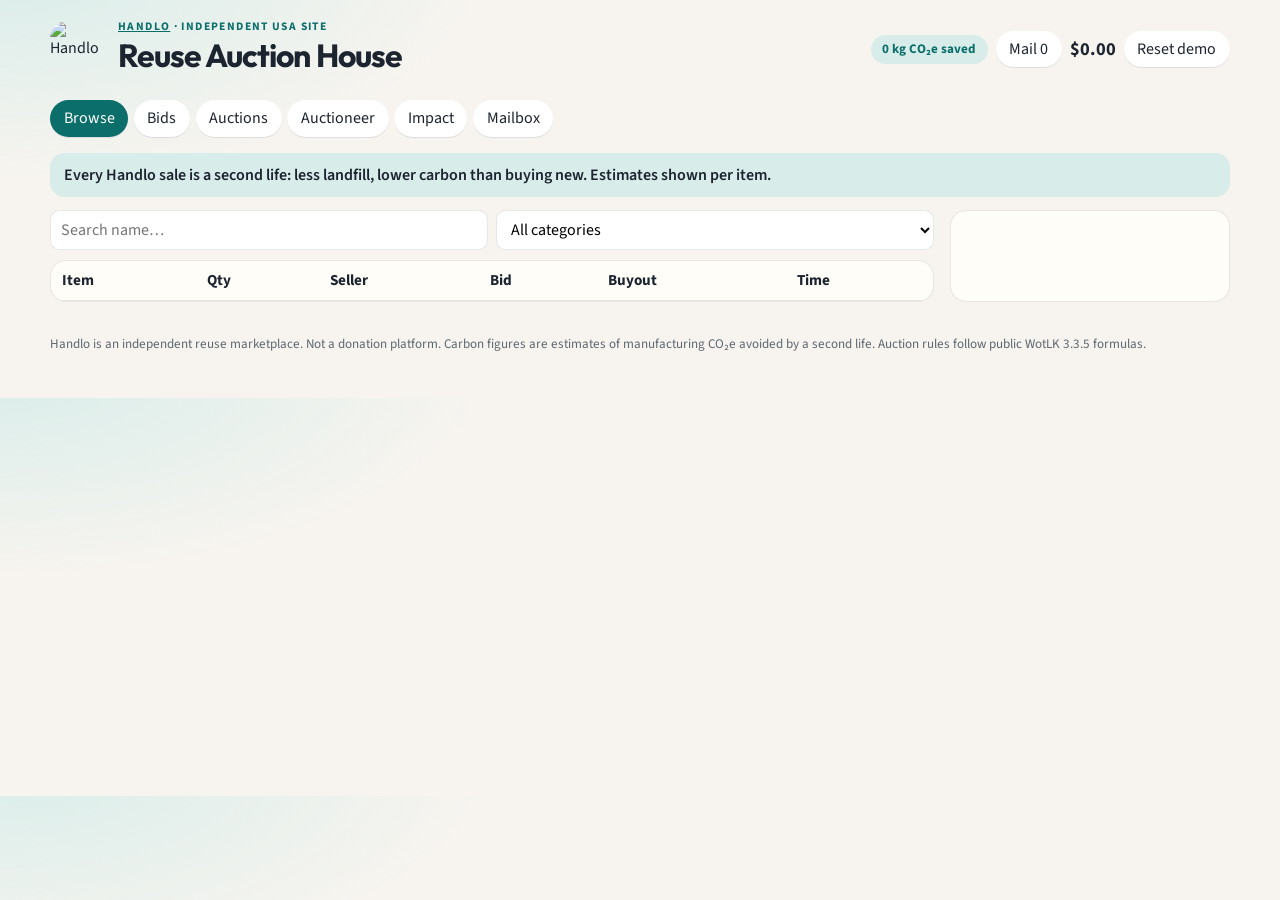
==== auction.html @ 37a7e959 "Add files via upload" ====
<!DOCTYPE html>
<html lang="en">
<head>
  <meta charset="UTF-8">
  <meta name="viewport" content="width=device-width, initial-scale=1">
  <title>Handlo — reuse auction house</title>
  <link rel="icon" href="assets/handlo-icon.jpg">
  <meta name="description" content="Handlo is an independent US swap-and-sell auction house. Reuse first, lower carbon. Not a donation site.">
  <link rel="preconnect" href="https://fonts.googleapis.com">
  <link rel="preconnect" href="https://fonts.gstatic.com" crossorigin>
  <link href="https://fonts.googleapis.com/css2?family=Outfit:wght@500;650;700&family=Source+Sans+3:wght@400;600;700&display=swap" rel="stylesheet">
  <link rel="stylesheet" href="styles.css">
</head>
<body>
  <header class="top">
    <div class="brand">
      <img src="assets/handlo-icon.jpg" alt="Handlo">
      <div>
        <p class="kicker"><a href="index.html">Handlo</a> · independent USA site</p>
        <h1>Reuse Auction House</h1>
      </div>
    </div>
    <div class="wallet">
      <p class="eco-chip" id="ecoChip" title="Estimated CO2e avoided on items you reuse">0 kg CO₂e saved</p>
      <button type="button" data-tab="mail">Mail <span id="mailCount">0</span></button>
      <strong id="gold">$0.00</strong>
      <button type="button" class="ghost" id="resetBtn">Reset demo</button>
    </div>
  </header>

  <nav class="tabs" aria-label="Auction House">
    <button type="button" data-tab="browse" class="on">Browse</button>
    <button type="button" data-tab="bids">Bids</button>
    <button type="button" data-tab="auctions">Auctions</button>
    <button type="button" data-tab="auctioneer">Auctioneer</button>
    <button type="button" data-tab="impact">Impact</button>
    <button type="button" data-tab="mail">Mailbox</button>
  </nav>

  <main>
    <section class="panel" id="panel-browse">
      <p class="eco-banner">Every Handlo sale is a second life: less landfill, lower carbon than buying new. Estimates shown per item.</p>
      <div class="browse-grid">
        <div>
          <div class="filters">
            <input id="search" type="search" placeholder="Search name…">
            <select id="category">
              <option value="">All categories</option>
              <option>Electronics</option>
              <option>Home</option>
              <option>Kitchen</option>
              <option>Clothing</option>
              <option>Sports</option>
              <option>Office</option>
            </select>
          </div>
          <div class="table-wrap">
            <table>
              <thead>
                <tr>
                  <th>Item</th>
                  <th>Qty</th>
                  <th>Seller</th>
                  <th>Bid</th>
                  <th>Buyout</th>
                  <th>Time</th>
                </tr>
              </thead>
              <tbody id="browseBody"></tbody>
            </table>
          </div>
        </div>
        <aside id="detail" class="card"></aside>
      </div>
    </section>

    <section class="panel" id="panel-bids" hidden>
      <div class="table-wrap">
        <table>
          <thead>
            <tr><th>Item</th><th>Your bid</th><th>Buyout</th><th>Time</th></tr>
          </thead>
          <tbody id="bidsBody"></tbody>
        </table>
      </div>
    </section>

    <section class="panel" id="panel-auctions" hidden>
      <div class="post-grid">
        <form id="postForm" class="card">
          <h2>Create auction</h2>
          <p class="muted">3.3.5 durations: 12 / 24 / 48 hours. Deposit 15% / 30% / 60% of vendor value. House cut 5% if it sells.</p>
          <label>Item in bag
            <select id="postItem" required></select>
          </label>
          <div class="row">
            <label>Qty <input id="postQty" type="number" min="1" value="1" required></label>
            <label>Duration
              <select id="postHours">
                <option value="12">12 hours</option>
                <option value="24" selected>24 hours</option>
                <option value="48">48 hours</option>
              </select>
            </label>
          </div>
          <div class="row">
            <label>Starting bid $ <input id="postBid" type="number" min="0.01" step="0.01" required></label>
            <label>Buyout $ <input id="postBuy" type="number" min="0" step="0.01" placeholder="optional"></label>
          </div>
          <p id="postMath" class="statline"></p>
          <div class="actions">
            <button type="button" class="ghost" id="fillAe">Fill from Auctioneer</button>
            <button type="submit" class="coral">Post auction</button>
          </div>
        </form>
        <div>
          <h2>Your bag</h2>
          <div id="bagBody" class="bag"></div>
          <h2>Your auctions</h2>
          <div class="table-wrap">
            <table>
              <thead>
                <tr><th>Item</th><th>Bid</th><th>Buyout</th><th>Status</th><th></th></tr>
              </thead>
              <tbody id="mineBody"></tbody>
            </table>
          </div>
        </div>
      </div>
    </section>

    <section class="panel" id="panel-auctioneer" hidden>
      <div class="ae-head card">
        <div>
          <h2>Auctioneer</h2>
          <p id="scanStamp" class="muted"></p>
        </div>
        <div class="scan-wrap">
          <button type="button" id="scanBtn">GetAll scan</button>
          <div class="bar"><span id="scanBar"></span></div>
          <p id="scanLabel" class="muted">Ready.</p>
        </div>
      </div>
      <div class="ae-grid">
        <div class="card">
          <h3>Market (Appraiser)</h3>
          <div class="table-wrap">
            <table>
              <thead>
                <tr><th>Item</th><th>Seen</th><th>Market /ea</th><th>Range</th><th>Conf.</th></tr>
              </thead>
              <tbody id="aeMarkets"></tbody>
            </table>
          </div>
        </div>
        <div class="card">
          <h3>SearchUI deals</h3>
          <div class="table-wrap">
            <table>
              <thead>
                <tr><th>Item</th><th>Buyout</th><th>Market</th><th>Deal</th></tr>
              </thead>
              <tbody id="aeDeals"></tbody>
            </table>
          </div>
        </div>
      </div>
      <div class="card">
        <h3>BeanCounter</h3>
        <div class="table-wrap">
          <table>
            <thead>
              <tr><th>Type</th><th>Item</th><th>Price</th></tr>
            </thead>
            <tbody id="aeHistory"></tbody>
          </table>
        </div>
      </div>
    </section>

    <section class="panel" id="panel-impact" hidden>
      <div class="ae-grid">
        <div class="card">
          <h2>Carbon loop</h2>
          <p class="muted">Buying used on Handlo avoids the estimated manufacturing footprint of a new item. Not a donation platform. Independent site.</p>
          <dl class="impact-dl">
            <div><dt>Your reused items</dt><dd id="impactYou">0 kg</dd></div>
            <div><dt>Live listings (potential)</dt><dd id="impactLive">0 kg</dd></div>
            <div><dt>Completed reuse on this demo</dt><dd id="impactSold">0 kg</dd></div>
          </dl>
        </div>
        <div class="card">
          <h2>Why it counts</h2>
          <ul class="impact-list">
            <li>Swap or sell first — keep goods in circulation.</li>
            <li>Each listing shows estimated kg CO₂e avoided vs new.</li>
            <li>Local reuse cuts shipping and factory demand.</li>
            <li>No charity checkout. This is a marketplace.</li>
          </ul>
        </div>
      </div>
    </section>

    <section class="panel" id="panel-mail" hidden>
      <div id="mailList" class="mail"></div>
    </section>
  </main>

  <p class="fineprint">Handlo is an independent reuse marketplace. Not a donation platform. Carbon figures are estimates of manufacturing CO₂e avoided by a second life. Auction rules follow public WotLK 3.3.5 formulas.</p>
  <div id="toast" role="status"></div>

  <script src="js/engine.js"></script>
  <script src="js/auctioneer.js"></script>
  <script src="js/data.js"></script>
  <script src="js/eco.js"></script>
  <script src="js/app.js"></script>
</body>
</html>
---- styles.css ----
:root {
  --teal: #0b6e6a;
  --coral: #e85d4c;
  --ink: #1c2430;
  --cream: #f7f4ef;
  --mint: #d8edea;
  --card: #fffdf8;
  --line: rgba(28, 36, 48, 0.1);
}

* { box-sizing: border-box; }

body {
  margin: 0;
  font-family: "Source Sans 3", "Segoe UI", sans-serif;
  color: var(--ink);
  background:
    radial-gradient(900px 400px at 0% -10%, var(--mint), transparent 55%),
    var(--cream);
}

h1, h2, h3, h4 {
  font-family: Outfit, "Segoe UI", sans-serif;
  letter-spacing: -0.03em;
  margin: 0 0 0.4rem;
}

.top, .tabs, main, .fineprint {
  width: min(1180px, calc(100% - 1.5rem));
  margin-left: auto;
  margin-right: auto;
}

.top {
  display: flex;
  justify-content: space-between;
  gap: 1rem;
  align-items: center;
  padding: 1.1rem 0 0.6rem;
}

.brand { display: flex; gap: 0.75rem; align-items: center; }
.brand img { width: 56px; height: 56px; border-radius: 18px; }
.kicker {
  margin: 0;
  text-transform: uppercase;
  letter-spacing: 0.12em;
  font-size: 0.72rem;
  color: var(--teal);
  font-weight: 700;
}
.kicker a { color: inherit; }

.eco-banner {
  background: var(--mint);
  border-radius: 0.9rem;
  padding: 0.7rem 0.9rem;
  margin: 0 0 0.8rem;
  font-weight: 600;
}

.eco-chip {
  margin: 0;
  background: var(--mint);
  border-radius: 999px;
  padding: 0.35rem 0.7rem;
  font-size: 0.82rem;
  font-weight: 700;
  color: var(--teal);
}

.eco-note {
  background: var(--mint);
  border-radius: 0.6rem;
  padding: 0.45rem 0.6rem;
  font-size: 0.88rem;
}

.impact-dl { display: grid; gap: 0.55rem; margin: 0.8rem 0 0; }
.impact-dl dt { font-size: 0.8rem; color: #5c6770; }
.impact-dl dd { margin: 0; font-size: 1.35rem; font-weight: 700; color: var(--teal); }
.impact-list { margin: 0.4rem 0 0; padding-left: 1.15rem; }

.wallet { display: flex; gap: 0.5rem; align-items: center; flex-wrap: wrap; }
.wallet strong { font-size: 1.15rem; }

.tabs { display: flex; gap: 0.35rem; flex-wrap: wrap; margin: 0.6rem auto 1rem; }
.tabs button, .wallet button, .actions button, .bag-item, .ghost, .coral {
  font: inherit;
  border: 0;
  border-radius: 999px;
  padding: 0.45rem 0.85rem;
  background: #fff;
  color: var(--ink);
  cursor: pointer;
  box-shadow: 0 1px 0 var(--line);
}

.tabs button.on, .actions button:not(.ghost):not(.coral), #scanBtn, #postForm button[type="submit"] {
  background: var(--teal);
  color: #fff;
}

.coral, .actions button.coral { background: var(--coral); color: #fff; }
.ghost { background: transparent; box-shadow: inset 0 0 0 1px var(--line); }
button:disabled { opacity: 0.45; cursor: not-allowed; }

.card {
  background: var(--card);
  border: 1px solid var(--line);
  border-radius: 1rem;
  padding: 1rem;
}

.browse-grid, .post-grid, .ae-grid {
  display: grid;
  gap: 1rem;
}

.browse-grid { grid-template-columns: minmax(0, 1fr) 280px; }
.post-grid, .ae-grid { grid-template-columns: 1fr 1fr; }

.filters { display: flex; gap: 0.5rem; margin-bottom: 0.6rem; }
input, select {
  font: inherit;
  padding: 0.45rem 0.6rem;
  border-radius: 0.6rem;
  border: 1px solid var(--line);
  background: #fff;
  width: 100%;
}

.table-wrap { overflow: auto; background: var(--card); border-radius: 1rem; border: 1px solid var(--line); }
table { width: 100%; border-collapse: collapse; font-size: 0.95rem; }
th, td { text-align: left; padding: 0.55rem 0.7rem; border-bottom: 1px solid var(--line); vertical-align: top; }
tbody tr { cursor: pointer; }
tbody tr.on { background: var(--mint); }
.sub, .muted { color: #5c6770; font-size: 0.86rem; }

.pill {
  display: inline-block;
  padding: 0.1rem 0.45rem;
  border-radius: 999px;
  background: var(--mint);
  font-size: 0.78rem;
  font-weight: 700;
}
.pill.short { background: #f8d4ce; }
.pill.medium { background: #f3e3c4; }

#detail dl { display: grid; grid-template-columns: 1fr 1fr; gap: 0.4rem 0.7rem; }
dt { font-size: 0.78rem; color: #5c6770; }
dd { margin: 0; font-weight: 700; }
.actions { display: flex; gap: 0.4rem; flex-wrap: wrap; margin-top: 0.8rem; }
.statline { background: var(--mint); border-radius: 0.6rem; padding: 0.45rem 0.6rem; }
.deal { color: var(--teal); font-weight: 700; }

.row { display: grid; grid-template-columns: 1fr 1fr; gap: 0.6rem; }
label { display: block; font-size: 0.86rem; font-weight: 600; margin: 0.45rem 0; }
.bag { display: grid; gap: 0.4rem; margin: 0.4rem 0 1rem; }
.bag-item { border-radius: 0.8rem; text-align: left; display: flex; flex-direction: column; }

.ae-head { display: flex; justify-content: space-between; gap: 1rem; align-items: center; margin-bottom: 1rem; }
.scan-wrap { min-width: 220px; }
.bar { height: 8px; background: #e6e1d8; border-radius: 999px; overflow: hidden; margin: 0.4rem 0; }
#scanBar { display: block; height: 100%; width: 0; background: var(--teal); }

.mail article { background: var(--card); border: 1px solid var(--line); border-radius: 0.8rem; padding: 0.8rem; margin-bottom: 0.6rem; }
.mail .unread { border-color: var(--coral); }
.mail time { color: #5c6770; font-size: 0.8rem; }

.fineprint { color: #5c6770; font-size: 0.82rem; padding: 1.2rem 0 2rem; }

#toast {
  position: fixed;
  left: 50%;
  bottom: 1.2rem;
  transform: translateX(-50%) translateY(20px);
  background: var(--ink);
  color: #fff;
  padding: 0.6rem 0.9rem;
  border-radius: 999px;
  opacity: 0;
  pointer-events: none;
  transition: 0.2s ease;
}
#toast.show { opacity: 1; transform: translateX(-50%) translateY(0); }

@media (max-width: 900px) {
  .browse-grid, .post-grid, .ae-grid, .ae-head, .row { grid-template-columns: 1fr; }
  .top { flex-direction: column; align-items: flex-start; }
}
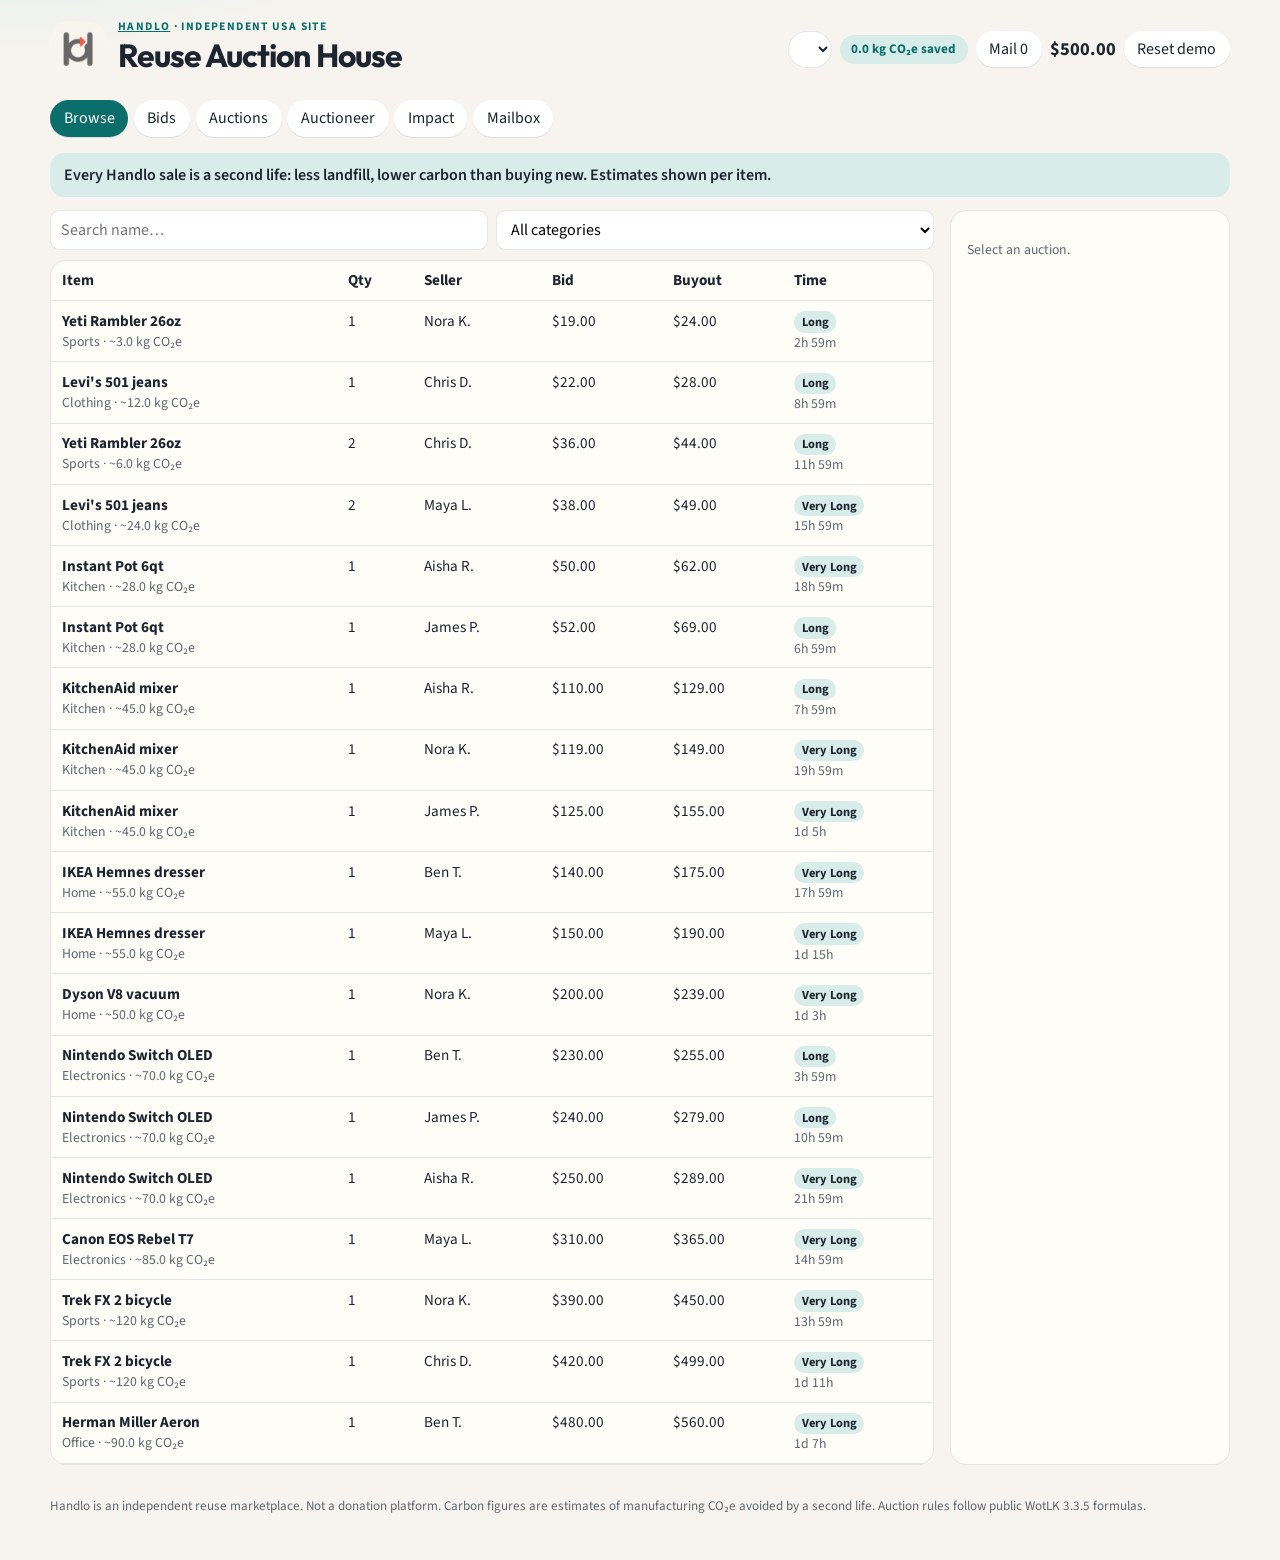
==== commit 69a73583: "Add files via upload" ====
--- a/auction.html
+++ b/auction.html
@@ -3,12 +3,12 @@
 <head>
   <meta charset="UTF-8">
   <meta name="viewport" content="width=device-width, initial-scale=1">
-  <title>Handlo — reuse auction house</title>
+  <title data-i18n="ah.title">Handlo — reuse auction house</title>
   <link rel="icon" href="assets/handlo-icon.jpg">
-  <meta name="description" content="Handlo is an independent US swap-and-sell auction house. Reuse first, lower carbon. Not a donation site.">
+  <meta name="description" data-i18n="ah.desc" content="Handlo is an independent US swap-and-sell auction house. Reuse first, lower carbon. Not a donation site.">
   <link rel="preconnect" href="https://fonts.googleapis.com">
   <link rel="preconnect" href="https://fonts.gstatic.com" crossorigin>
-  <link href="https://fonts.googleapis.com/css2?family=Outfit:wght@500;650;700&family=Source+Sans+3:wght@400;600;700&display=swap" rel="stylesheet">
+  <link href="https://fonts.googleapis.com/css2?family=Noto+Naskh+Arabic:wght@400;600;700&family=Outfit:wght@500;650;700&family=Source+Sans+3:wght@400;600;700&display=swap" rel="stylesheet">
   <link rel="stylesheet" href="styles.css">
 </head>
 <body>
@@ -16,54 +16,58 @@
     <div class="brand">
       <img src="assets/handlo-icon.jpg" alt="Handlo">
       <div>
-        <p class="kicker"><a href="index.html">Handlo</a> · independent USA site</p>
-        <h1>Reuse Auction House</h1>
+        <p class="kicker"><a href="index.html">Handlo</a> <span data-i18n="ah.kicker">· independent USA site</span></p>
+        <h1 data-i18n="ah.h1">Reuse Auction House</h1>
       </div>
     </div>
     <div class="wallet">
+      <label class="lang-wrap">
+        <span class="visually-hidden" data-i18n="lang.label">Language</span>
+        <select id="langSelect" aria-label="Language"></select>
+      </label>
       <p class="eco-chip" id="ecoChip" title="Estimated CO2e avoided on items you reuse">0 kg CO₂e saved</p>
-      <button type="button" data-tab="mail">Mail <span id="mailCount">0</span></button>
+      <button type="button" data-tab="mail"><span data-i18n="btn.mail">Mail</span> <span id="mailCount">0</span></button>
       <strong id="gold">$0.00</strong>
-      <button type="button" class="ghost" id="resetBtn">Reset demo</button>
+      <button type="button" class="ghost" id="resetBtn" data-i18n="btn.reset">Reset demo</button>
     </div>
   </header>
 
   <nav class="tabs" aria-label="Auction House">
-    <button type="button" data-tab="browse" class="on">Browse</button>
-    <button type="button" data-tab="bids">Bids</button>
-    <button type="button" data-tab="auctions">Auctions</button>
-    <button type="button" data-tab="auctioneer">Auctioneer</button>
-    <button type="button" data-tab="impact">Impact</button>
-    <button type="button" data-tab="mail">Mailbox</button>
+    <button type="button" data-tab="browse" class="on" data-i18n="tab.browse">Browse</button>
+    <button type="button" data-tab="bids" data-i18n="tab.bids">Bids</button>
+    <button type="button" data-tab="auctions" data-i18n="tab.auctions">Auctions</button>
+    <button type="button" data-tab="auctioneer" data-i18n="tab.auctioneer">Auctioneer</button>
+    <button type="button" data-tab="impact" data-i18n="tab.impact">Impact</button>
+    <button type="button" data-tab="mail" data-i18n="tab.mail">Mailbox</button>
   </nav>
 
   <main>
     <section class="panel" id="panel-browse">
-      <p class="eco-banner">Every Handlo sale is a second life: less landfill, lower carbon than buying new. Estimates shown per item.</p>
+      <p class="eco-banner" data-i18n="eco.banner">Every Handlo sale is a second life: less landfill, lower carbon than buying new. Estimates shown per item.</p>
       <div class="browse-grid">
         <div>
           <div class="filters">
-            <input id="search" type="search" placeholder="Search name…">
+            <input id="search" type="search" data-i18n-ph="search.ph" placeholder="Search name…">
             <select id="category">
-              <option value="">All categories</option>
-              <option>Electronics</option>
-              <option>Home</option>
-              <option>Kitchen</option>
-              <option>Clothing</option>
-              <option>Sports</option>
-              <option>Office</option>
+              <option value="" data-i18n="cat.all">All categories</option>
+              <option value="Electronics" data-i18n="cat.Electronics">Electronics</option>
+              <option value="Home" data-i18n="cat.Home">Home</option>
+              <option value="Kitchen" data-i18n="cat.Kitchen">Kitchen</option>
+              <option value="Clothing" data-i18n="cat.Clothing">Clothing</option>
+              <option value="Sports" data-i18n="cat.Sports">Sports</option>
+              <option value="Office" data-i18n="cat.Office">Office</option>
             </select>
           </div>
           <div class="table-wrap">
             <table>
               <thead>
                 <tr>
-                  <th>Item</th>
-                  <th>Qty</th>
-                  <th>Seller</th>
-                  <th>Bid</th>
-                  <th>Buyout</th>
-                  <th>Time</th>
+                  <th data-i18n="th.item">Item</th>
+                  <th data-i18n="th.qty">Qty</th>
+                  <th data-i18n="th.seller">Seller</th>
+                  <th data-i18n="th.bid">Bid</th>
+                  <th data-i18n="th.buyout">Buyout</th>
+                  <th data-i18n="th.time">Time</th>
                 </tr>
               </thead>
               <tbody id="browseBody"></tbody>
@@ -78,7 +82,12 @@
       <div class="table-wrap">
         <table>
           <thead>
-            <tr><th>Item</th><th>Your bid</th><th>Buyout</th><th>Time</th></tr>
+            <tr>
+              <th data-i18n="th.item">Item</th>
+              <th data-i18n="th.yourBid">Your bid</th>
+              <th data-i18n="th.buyout">Buyout</th>
+              <th data-i18n="th.time">Time</th>
+            </tr>
           </thead>
           <tbody id="bidsBody"></tbody>
         </table>
@@ -88,39 +97,45 @@
     <section class="panel" id="panel-auctions" hidden>
       <div class="post-grid">
         <form id="postForm" class="card">
-          <h2>Create auction</h2>
-          <p class="muted">3.3.5 durations: 12 / 24 / 48 hours. Deposit 15% / 30% / 60% of vendor value. House cut 5% if it sells.</p>
-          <label>Item in bag
+          <h2 data-i18n="post.title">Create auction</h2>
+          <p class="muted" data-i18n="post.help">3.3.5 durations: 12 / 24 / 48 hours. Deposit 15% / 30% / 60% of vendor value. House cut 5% if it sells.</p>
+          <label><span data-i18n="post.item">Item in bag</span>
             <select id="postItem" required></select>
           </label>
           <div class="row">
-            <label>Qty <input id="postQty" type="number" min="1" value="1" required></label>
-            <label>Duration
+            <label><span data-i18n="post.qty">Qty</span> <input id="postQty" type="number" min="1" value="1" required></label>
+            <label><span data-i18n="post.dur">Duration</span>
               <select id="postHours">
-                <option value="12">12 hours</option>
-                <option value="24" selected>24 hours</option>
-                <option value="48">48 hours</option>
+                <option value="12" data-i18n="post.h12">12 hours</option>
+                <option value="24" selected data-i18n="post.h24">24 hours</option>
+                <option value="48" data-i18n="post.h48">48 hours</option>
               </select>
             </label>
           </div>
           <div class="row">
-            <label>Starting bid $ <input id="postBid" type="number" min="0.01" step="0.01" required></label>
-            <label>Buyout $ <input id="postBuy" type="number" min="0" step="0.01" placeholder="optional"></label>
+            <label><span data-i18n="post.start">Starting bid $</span> <input id="postBid" type="number" min="0.01" step="0.01" required></label>
+            <label><span data-i18n="post.buy">Buyout $</span> <input id="postBuy" type="number" min="0" step="0.01" data-i18n-ph="post.optional" placeholder="optional"></label>
           </div>
           <p id="postMath" class="statline"></p>
           <div class="actions">
-            <button type="button" class="ghost" id="fillAe">Fill from Auctioneer</button>
-            <button type="submit" class="coral">Post auction</button>
+            <button type="button" class="ghost" id="fillAe" data-i18n="post.fill">Fill from Auctioneer</button>
+            <button type="submit" class="coral" data-i18n="post.submit">Post auction</button>
           </div>
         </form>
         <div>
-          <h2>Your bag</h2>
+          <h2 data-i18n="bag.title">Your bag</h2>
           <div id="bagBody" class="bag"></div>
-          <h2>Your auctions</h2>
-          <div class="table-wrap">
-            <table>
-              <thead>
-                <tr><th>Item</th><th>Bid</th><th>Buyout</th><th>Status</th><th></th></tr>
+          <h2 data-i18n="mine.title">Your auctions</h2>
+          <div class="table-wrap">
+            <table>
+              <thead>
+                <tr>
+                  <th data-i18n="th.item">Item</th>
+                  <th data-i18n="th.bid">Bid</th>
+                  <th data-i18n="th.buyout">Buyout</th>
+                  <th data-i18n="th.status">Status</th>
+                  <th></th>
+                </tr>
               </thead>
               <tbody id="mineBody"></tbody>
             </table>
@@ -132,33 +147,44 @@
     <section class="panel" id="panel-auctioneer" hidden>
       <div class="ae-head card">
         <div>
-          <h2>Auctioneer</h2>
+          <h2 data-i18n="ae.title">Auctioneer</h2>
           <p id="scanStamp" class="muted"></p>
         </div>
         <div class="scan-wrap">
-          <button type="button" id="scanBtn">GetAll scan</button>
+          <button type="button" id="scanBtn" data-i18n="ae.scan">GetAll scan</button>
           <div class="bar"><span id="scanBar"></span></div>
-          <p id="scanLabel" class="muted">Ready.</p>
+          <p id="scanLabel" class="muted" data-i18n="ae.ready">Ready.</p>
         </div>
       </div>
       <div class="ae-grid">
         <div class="card">
-          <h3>Market (Appraiser)</h3>
-          <div class="table-wrap">
-            <table>
-              <thead>
-                <tr><th>Item</th><th>Seen</th><th>Market /ea</th><th>Range</th><th>Conf.</th></tr>
+          <h3 data-i18n="ae.market">Market (Appraiser)</h3>
+          <div class="table-wrap">
+            <table>
+              <thead>
+                <tr>
+                  <th data-i18n="th.item">Item</th>
+                  <th data-i18n="ae.seen">Seen</th>
+                  <th data-i18n="ae.marketEa">Market /ea</th>
+                  <th data-i18n="ae.range">Range</th>
+                  <th data-i18n="ae.conf">Conf.</th>
+                </tr>
               </thead>
               <tbody id="aeMarkets"></tbody>
             </table>
           </div>
         </div>
         <div class="card">
-          <h3>SearchUI deals</h3>
-          <div class="table-wrap">
-            <table>
-              <thead>
-                <tr><th>Item</th><th>Buyout</th><th>Market</th><th>Deal</th></tr>
+          <h3 data-i18n="ae.deals">SearchUI deals</h3>
+          <div class="table-wrap">
+            <table>
+              <thead>
+                <tr>
+                  <th data-i18n="th.item">Item</th>
+                  <th data-i18n="th.buyout">Buyout</th>
+                  <th data-i18n="ae.market">Market</th>
+                  <th data-i18n="ae.deal">Deal</th>
+                </tr>
               </thead>
               <tbody id="aeDeals"></tbody>
             </table>
@@ -166,11 +192,15 @@
         </div>
       </div>
       <div class="card">
-        <h3>BeanCounter</h3>
+        <h3 data-i18n="ae.bean">BeanCounter</h3>
         <div class="table-wrap">
           <table>
             <thead>
-              <tr><th>Type</th><th>Item</th><th>Price</th></tr>
+              <tr>
+                <th data-i18n="ae.type">Type</th>
+                <th data-i18n="th.item">Item</th>
+                <th data-i18n="ae.price">Price</th>
+              </tr>
             </thead>
             <tbody id="aeHistory"></tbody>
           </table>
@@ -181,21 +211,21 @@
     <section class="panel" id="panel-impact" hidden>
       <div class="ae-grid">
         <div class="card">
-          <h2>Carbon loop</h2>
-          <p class="muted">Buying used on Handlo avoids the estimated manufacturing footprint of a new item. Not a donation platform. Independent site.</p>
+          <h2 data-i18n="imp.loop">Carbon loop</h2>
+          <p class="muted" data-i18n="imp.muted">Buying used on Handlo avoids the estimated manufacturing footprint of a new item. Not a donation platform. Independent site.</p>
           <dl class="impact-dl">
-            <div><dt>Your reused items</dt><dd id="impactYou">0 kg</dd></div>
-            <div><dt>Live listings (potential)</dt><dd id="impactLive">0 kg</dd></div>
-            <div><dt>Completed reuse on this demo</dt><dd id="impactSold">0 kg</dd></div>
+            <div><dt data-i18n="imp.you">Your reused items</dt><dd id="impactYou">0 kg</dd></div>
+            <div><dt data-i18n="imp.live">Live listings (potential)</dt><dd id="impactLive">0 kg</dd></div>
+            <div><dt data-i18n="imp.sold">Completed reuse on this demo</dt><dd id="impactSold">0 kg</dd></div>
           </dl>
         </div>
         <div class="card">
-          <h2>Why it counts</h2>
+          <h2 data-i18n="imp.why">Why it counts</h2>
           <ul class="impact-list">
-            <li>Swap or sell first — keep goods in circulation.</li>
-            <li>Each listing shows estimated kg CO₂e avoided vs new.</li>
-            <li>Local reuse cuts shipping and factory demand.</li>
-            <li>No charity checkout. This is a marketplace.</li>
+            <li data-i18n="imp.l1">Swap or sell first — keep goods in circulation.</li>
+            <li data-i18n="imp.l2">Each listing shows estimated kg CO₂e avoided vs new.</li>
+            <li data-i18n="imp.l3">Local reuse cuts shipping and factory demand.</li>
+            <li data-i18n="imp.l4">No charity checkout. This is a marketplace.</li>
           </ul>
         </div>
       </div>
@@ -206,9 +236,10 @@
     </section>
   </main>
 
-  <p class="fineprint">Handlo is an independent reuse marketplace. Not a donation platform. Carbon figures are estimates of manufacturing CO₂e avoided by a second life. Auction rules follow public WotLK 3.3.5 formulas.</p>
+  <p class="fineprint" data-i18n="fineprint">Handlo is an independent reuse marketplace. Not a donation platform. Carbon figures are estimates of manufacturing CO₂e avoided by a second life. Auction rules follow public WotLK 3.3.5 formulas.</p>
   <div id="toast" role="status"></div>
 
+  <script src="js/i18n.js"></script>
   <script src="js/engine.js"></script>
   <script src="js/auctioneer.js"></script>
   <script src="js/data.js"></script>
--- a/styles.css
+++ b/styles.css
@@ -171,6 +171,36 @@
 
 .fineprint { color: #5c6770; font-size: 0.82rem; padding: 1.2rem 0 2rem; }
 
+.lang-wrap { display: inline-flex; align-items: center; }
+.lang-wrap select {
+  font: inherit;
+  font-weight: 600;
+  border-radius: 999px;
+  padding: 0.4rem 0.7rem;
+  border: 1px solid var(--line);
+  background: #fff;
+  color: var(--ink);
+  max-width: 10.5rem;
+}
+.visually-hidden {
+  position: absolute;
+  width: 1px;
+  height: 1px;
+  padding: 0;
+  margin: -1px;
+  overflow: hidden;
+  clip: rect(0, 0, 0, 0);
+  white-space: nowrap;
+  border: 0;
+}
+html[dir="rtl"] body {
+  font-family: "Noto Naskh Arabic", "Source Sans 3", "Segoe UI", sans-serif;
+}
+html[dir="rtl"] th,
+html[dir="rtl"] td,
+html[dir="rtl"] .bag-item { text-align: right; }
+html[dir="rtl"] .impact-list { padding-left: 0; padding-right: 1.15rem; }
+
 #toast {
   position: fixed;
   left: 50%;
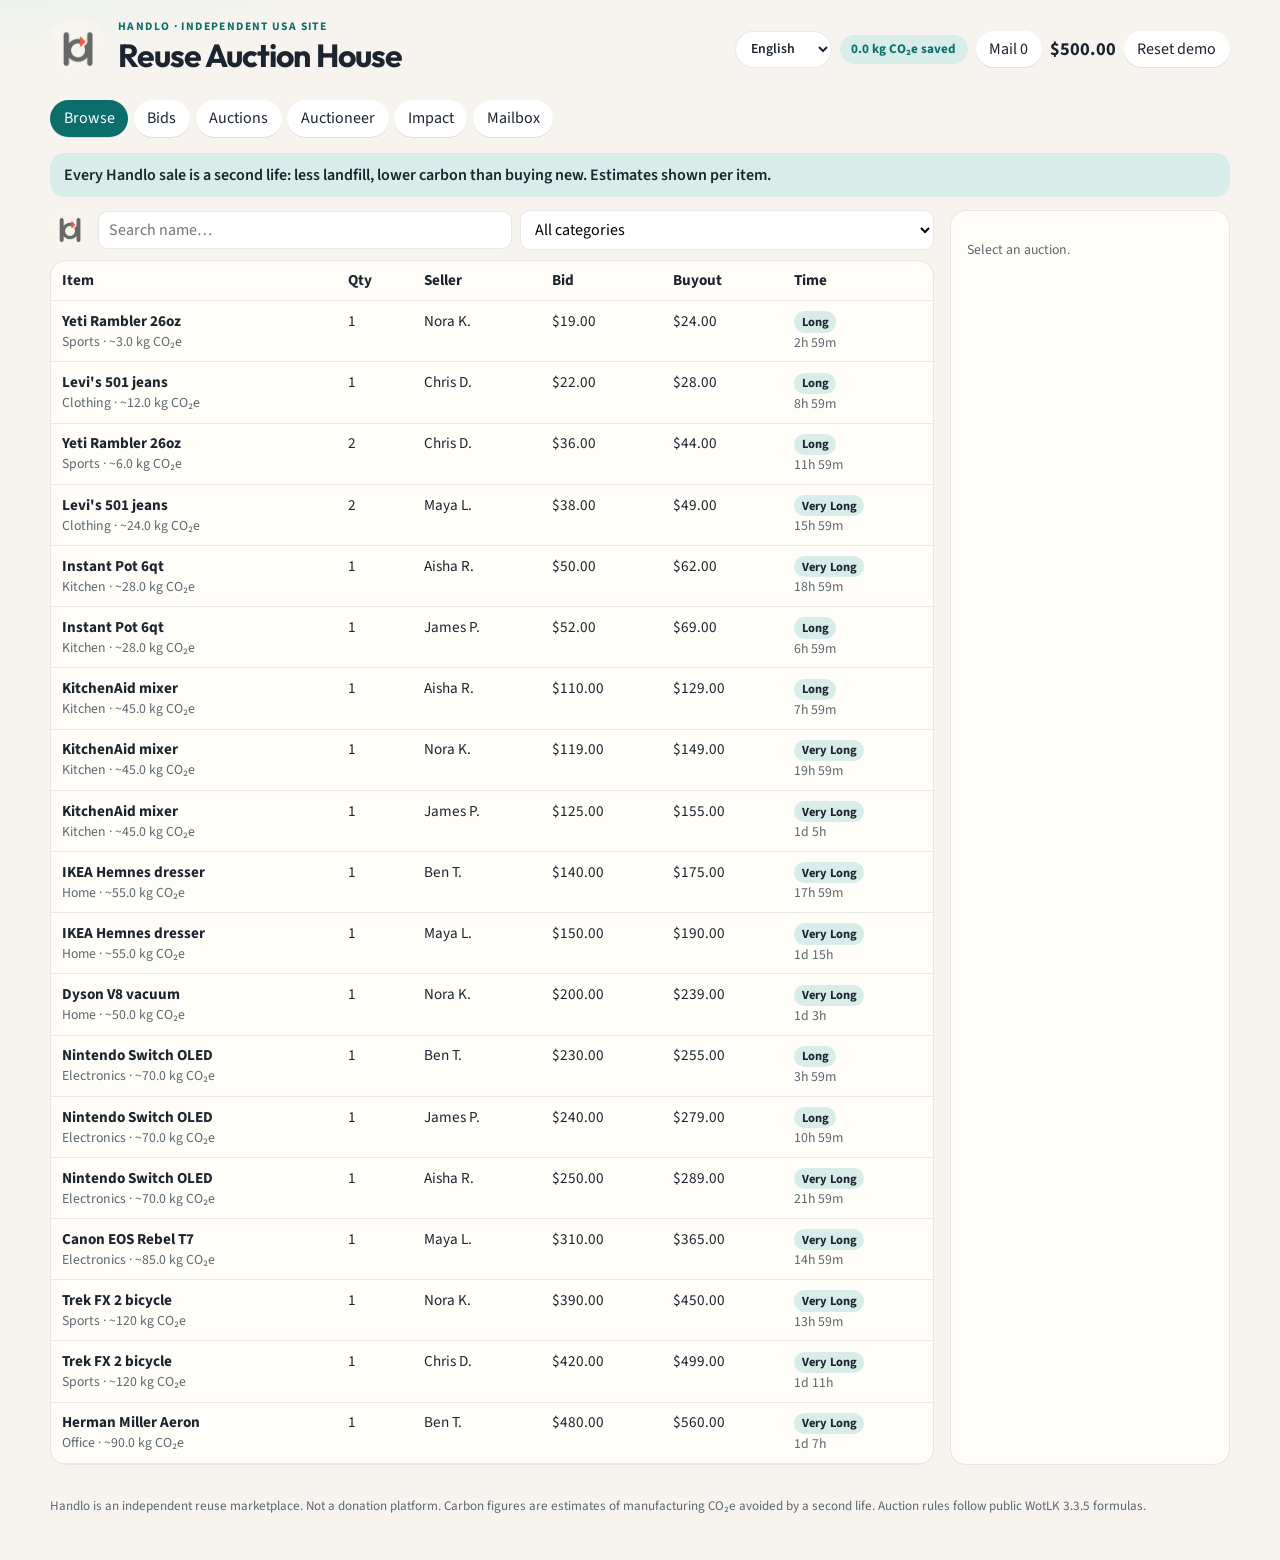
==== commit 9b1105db: "Add files via upload" ====
--- a/auction.html
+++ b/auction.html
@@ -4,7 +4,12 @@
   <meta charset="UTF-8">
   <meta name="viewport" content="width=device-width, initial-scale=1">
   <title data-i18n="ah.title">Handlo — reuse auction house</title>
-  <link rel="icon" href="assets/handlo-icon.jpg">
+  <link rel="icon" href="favicon.ico" sizes="any">
+  <link rel="icon" type="image/png" sizes="32x32" href="assets/favicon-32.png">
+  <link rel="icon" type="image/png" sizes="48x48" href="assets/favicon-48.png">
+  <link rel="apple-touch-icon" href="assets/apple-touch-icon.png">
+  <meta property="og:image" content="https://handlo.us/assets/handlo-icon.jpg">
+  <meta name="theme-color" content="#0b6e6a">
   <meta name="description" data-i18n="ah.desc" content="Handlo is an independent US swap-and-sell auction house. Reuse first, lower carbon. Not a donation site.">
   <link rel="preconnect" href="https://fonts.googleapis.com">
   <link rel="preconnect" href="https://fonts.gstatic.com" crossorigin>
@@ -13,13 +18,13 @@
 </head>
 <body>
   <header class="top">
-    <div class="brand">
+    <a class="brand" href="index.html">
       <img src="assets/handlo-icon.jpg" alt="Handlo">
       <div>
-        <p class="kicker"><a href="index.html">Handlo</a> <span data-i18n="ah.kicker">· independent USA site</span></p>
+        <p class="kicker">Handlo <span data-i18n="ah.kicker">· independent USA site</span></p>
         <h1 data-i18n="ah.h1">Reuse Auction House</h1>
       </div>
-    </div>
+    </a>
     <div class="wallet">
       <label class="lang-wrap">
         <span class="visually-hidden" data-i18n="lang.label">Language</span>
@@ -47,6 +52,7 @@
       <div class="browse-grid">
         <div>
           <div class="filters">
+            <a class="search-logo" href="index.html"><img src="assets/handlo-icon.jpg" alt="Handlo"></a>
             <input id="search" type="search" data-i18n-ph="search.ph" placeholder="Search name…">
             <select id="category">
               <option value="" data-i18n="cat.all">All categories</option>
--- a/styles.css
+++ b/styles.css
@@ -39,7 +39,7 @@
   padding: 1.1rem 0 0.6rem;
 }
 
-.brand { display: flex; gap: 0.75rem; align-items: center; }
+.brand { display: flex; gap: 0.75rem; align-items: center; color: inherit; text-decoration: none; }
 .brand img { width: 56px; height: 56px; border-radius: 18px; }
 .kicker {
   margin: 0;
@@ -120,7 +120,21 @@
 .browse-grid { grid-template-columns: minmax(0, 1fr) 280px; }
 .post-grid, .ae-grid { grid-template-columns: 1fr 1fr; }
 
-.filters { display: flex; gap: 0.5rem; margin-bottom: 0.6rem; }
+.filters { display: flex; gap: 0.5rem; margin-bottom: 0.6rem; align-items: center; }
+.search-logo {
+  width: 40px;
+  height: 40px;
+  border-radius: 12px;
+  flex: 0 0 auto;
+  display: block;
+  overflow: hidden;
+}
+.search-logo img {
+  width: 100%;
+  height: 100%;
+  object-fit: cover;
+  display: block;
+}
 input, select {
   font: inherit;
   padding: 0.45rem 0.6rem;
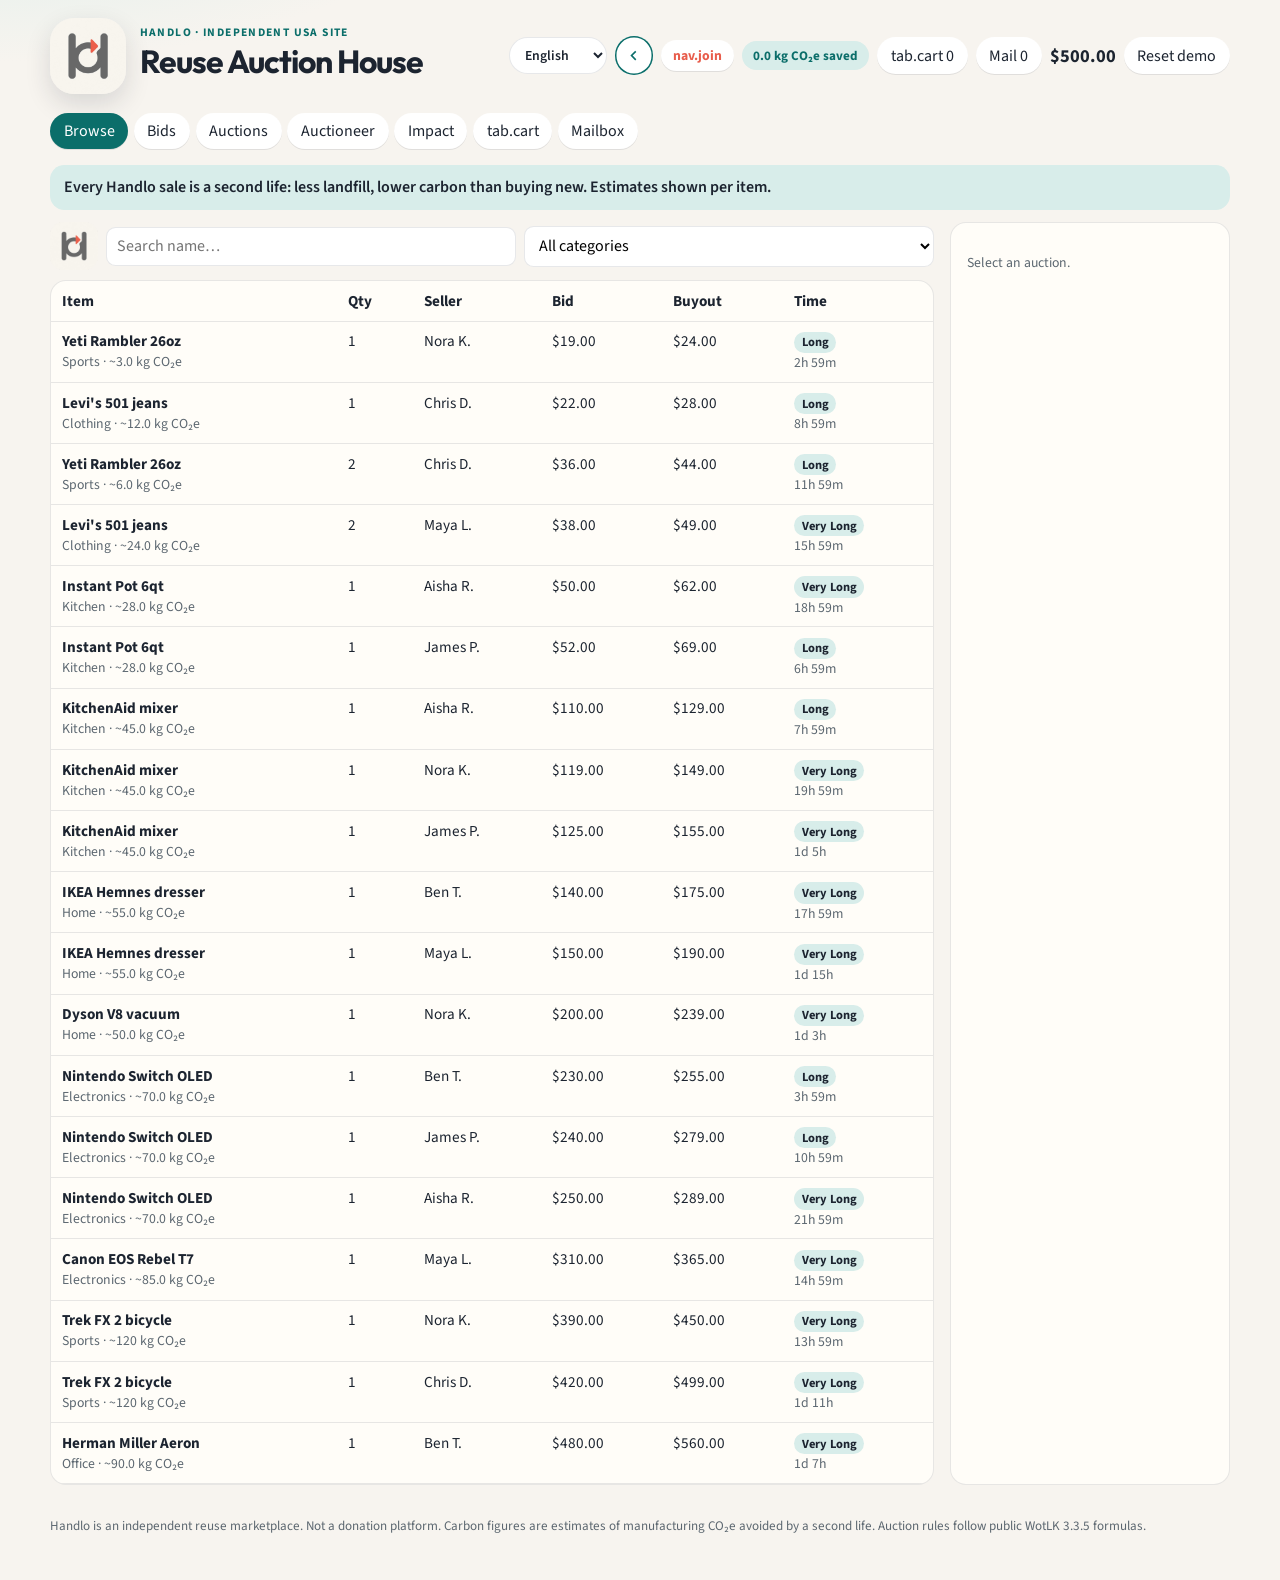
==== commit 11a43626: "Add files via upload" ====
--- a/auction.html
+++ b/auction.html
@@ -30,7 +30,13 @@
         <span class="visually-hidden" data-i18n="lang.label">Language</span>
         <select id="langSelect" aria-label="Language"></select>
       </label>
+      <a class="exit-page" href="index.html" data-i18n-title="nav.exit" title="Leave page">
+        <span class="visually-hidden" data-i18n="nav.exit">Leave page</span>
+        <svg viewBox="0 0 24 24" aria-hidden="true"><path d="M15.41 7.41 14 6l-6 6 6 6 1.41-1.41L10.83 12z"/></svg>
+      </a>
+      <a class="member-chip need" id="memberChip" href="join.html" data-i18n="nav.join">Create account</a>
       <p class="eco-chip" id="ecoChip" title="Estimated CO2e avoided on items you reuse">0 kg CO₂e saved</p>
+      <button type="button" data-tab="cart"><span data-i18n="tab.cart">Cart</span> <span id="cartCount">0</span></button>
       <button type="button" data-tab="mail"><span data-i18n="btn.mail">Mail</span> <span id="mailCount">0</span></button>
       <strong id="gold">$0.00</strong>
       <button type="button" class="ghost" id="resetBtn" data-i18n="btn.reset">Reset demo</button>
@@ -43,6 +49,7 @@
     <button type="button" data-tab="auctions" data-i18n="tab.auctions">Auctions</button>
     <button type="button" data-tab="auctioneer" data-i18n="tab.auctioneer">Auctioneer</button>
     <button type="button" data-tab="impact" data-i18n="tab.impact">Impact</button>
+    <button type="button" data-tab="cart" data-i18n="tab.cart">Cart</button>
     <button type="button" data-tab="mail" data-i18n="tab.mail">Mailbox</button>
   </nav>
 
@@ -237,6 +244,10 @@
       </div>
     </section>
 
+    <section class="panel" id="panel-cart" hidden>
+      <div id="cartBody" class="cart-list"></div>
+    </section>
+
     <section class="panel" id="panel-mail" hidden>
       <div id="mailList" class="mail"></div>
     </section>
@@ -246,6 +257,7 @@
   <div id="toast" role="status"></div>
 
   <script src="js/i18n.js"></script>
+  <script src="js/member.js"></script>
   <script src="js/engine.js"></script>
   <script src="js/auctioneer.js"></script>
   <script src="js/data.js"></script>
--- a/styles.css
+++ b/styles.css
@@ -39,8 +39,13 @@
   padding: 1.1rem 0 0.6rem;
 }
 
-.brand { display: flex; gap: 0.75rem; align-items: center; color: inherit; text-decoration: none; }
-.brand img { width: 56px; height: 56px; border-radius: 18px; }
+.brand { display: flex; gap: 0.85rem; align-items: center; color: inherit; text-decoration: none; }
+.brand img {
+  width: 76px;
+  height: 76px;
+  border-radius: 24px;
+  box-shadow: 0 10px 26px rgba(28, 36, 48, 0.14);
+}
 .kicker {
   margin: 0;
   text-transform: uppercase;
@@ -122,9 +127,9 @@
 
 .filters { display: flex; gap: 0.5rem; margin-bottom: 0.6rem; align-items: center; }
 .search-logo {
-  width: 40px;
-  height: 40px;
-  border-radius: 12px;
+  width: 48px;
+  height: 48px;
+  border-radius: 14px;
   flex: 0 0 auto;
   display: block;
   overflow: hidden;
@@ -230,7 +235,103 @@
 }
 #toast.show { opacity: 1; transform: translateX(-50%) translateY(0); }
 
+.join-body .join-main {
+  width: min(640px, calc(100% - 1.5rem));
+  margin: 0.6rem auto 0;
+}
+.join-card .lead-p { margin: 0.4rem 0 1rem; font-size: 1.05rem; }
+.row.three { grid-template-columns: 1.4fr 0.7fr 0.8fr; }
+.mailbox-label { position: relative; }
+.suggest {
+  list-style: none;
+  margin: 0.25rem 0 0;
+  padding: 0.25rem;
+  background: #fff;
+  border: 1px solid var(--line);
+  border-radius: 0.7rem;
+  box-shadow: 0 10px 24px rgba(28, 36, 48, 0.08);
+  max-height: 220px;
+  overflow: auto;
+  z-index: 5;
+}
+.suggest li { margin: 0; }
+.suggest button {
+  width: 100%;
+  text-align: left;
+  border: 0;
+  background: transparent;
+  font: inherit;
+  padding: 0.45rem 0.55rem;
+  border-radius: 0.5rem;
+  cursor: pointer;
+}
+.suggest button:hover { background: var(--mint); }
+.form-error {
+  color: #9b2c1f;
+  font-weight: 700;
+  margin: 0.4rem 0;
+}
+.verify-mail {
+  background: var(--mint);
+  border-radius: 0.9rem;
+  padding: 0.9rem 1rem;
+  margin: 0.8rem 0;
+}
+.cta-btn, a.cta-btn {
+  display: inline-block;
+  background: var(--coral);
+  color: #fff;
+  border-radius: 999px;
+  padding: 0.55rem 1rem;
+  text-decoration: none;
+  font-weight: 700;
+}
+a.ghost {
+  display: inline-block;
+  text-decoration: none;
+  padding: 0.45rem 0.85rem;
+}
+.exit-page {
+  display: inline-flex;
+  align-items: center;
+  justify-content: center;
+  width: 2.4rem;
+  height: 2.4rem;
+  border-radius: 999px;
+  color: var(--teal);
+  background: #fff;
+  box-shadow: inset 0 0 0 1.5px var(--teal);
+  text-decoration: none;
+  flex: 0 0 auto;
+}
+.exit-page svg { width: 1.2rem; height: 1.2rem; fill: currentColor; display: block; }
+html[dir="rtl"] .exit-page svg { transform: scaleX(-1); }
+.member-chip {
+  display: inline-flex;
+  align-items: center;
+  gap: 0.35rem;
+  background: #fff;
+  border-radius: 999px;
+  padding: 0.35rem 0.75rem;
+  font-size: 0.86rem;
+  font-weight: 700;
+  color: var(--teal);
+  text-decoration: none;
+  box-shadow: 0 1px 0 var(--line);
+}
+.member-chip.need { color: var(--coral); }
+.heart {
+  min-width: 2.4rem;
+}
+.cart-list { display: grid; gap: 0.6rem; }
+.cart-item {
+  display: flex;
+  justify-content: space-between;
+  gap: 0.8rem;
+  align-items: center;
+}
+
 @media (max-width: 900px) {
-  .browse-grid, .post-grid, .ae-grid, .ae-head, .row { grid-template-columns: 1fr; }
+  .browse-grid, .post-grid, .ae-grid, .ae-head, .row, .row.three { grid-template-columns: 1fr; }
   .top { flex-direction: column; align-items: flex-start; }
 }
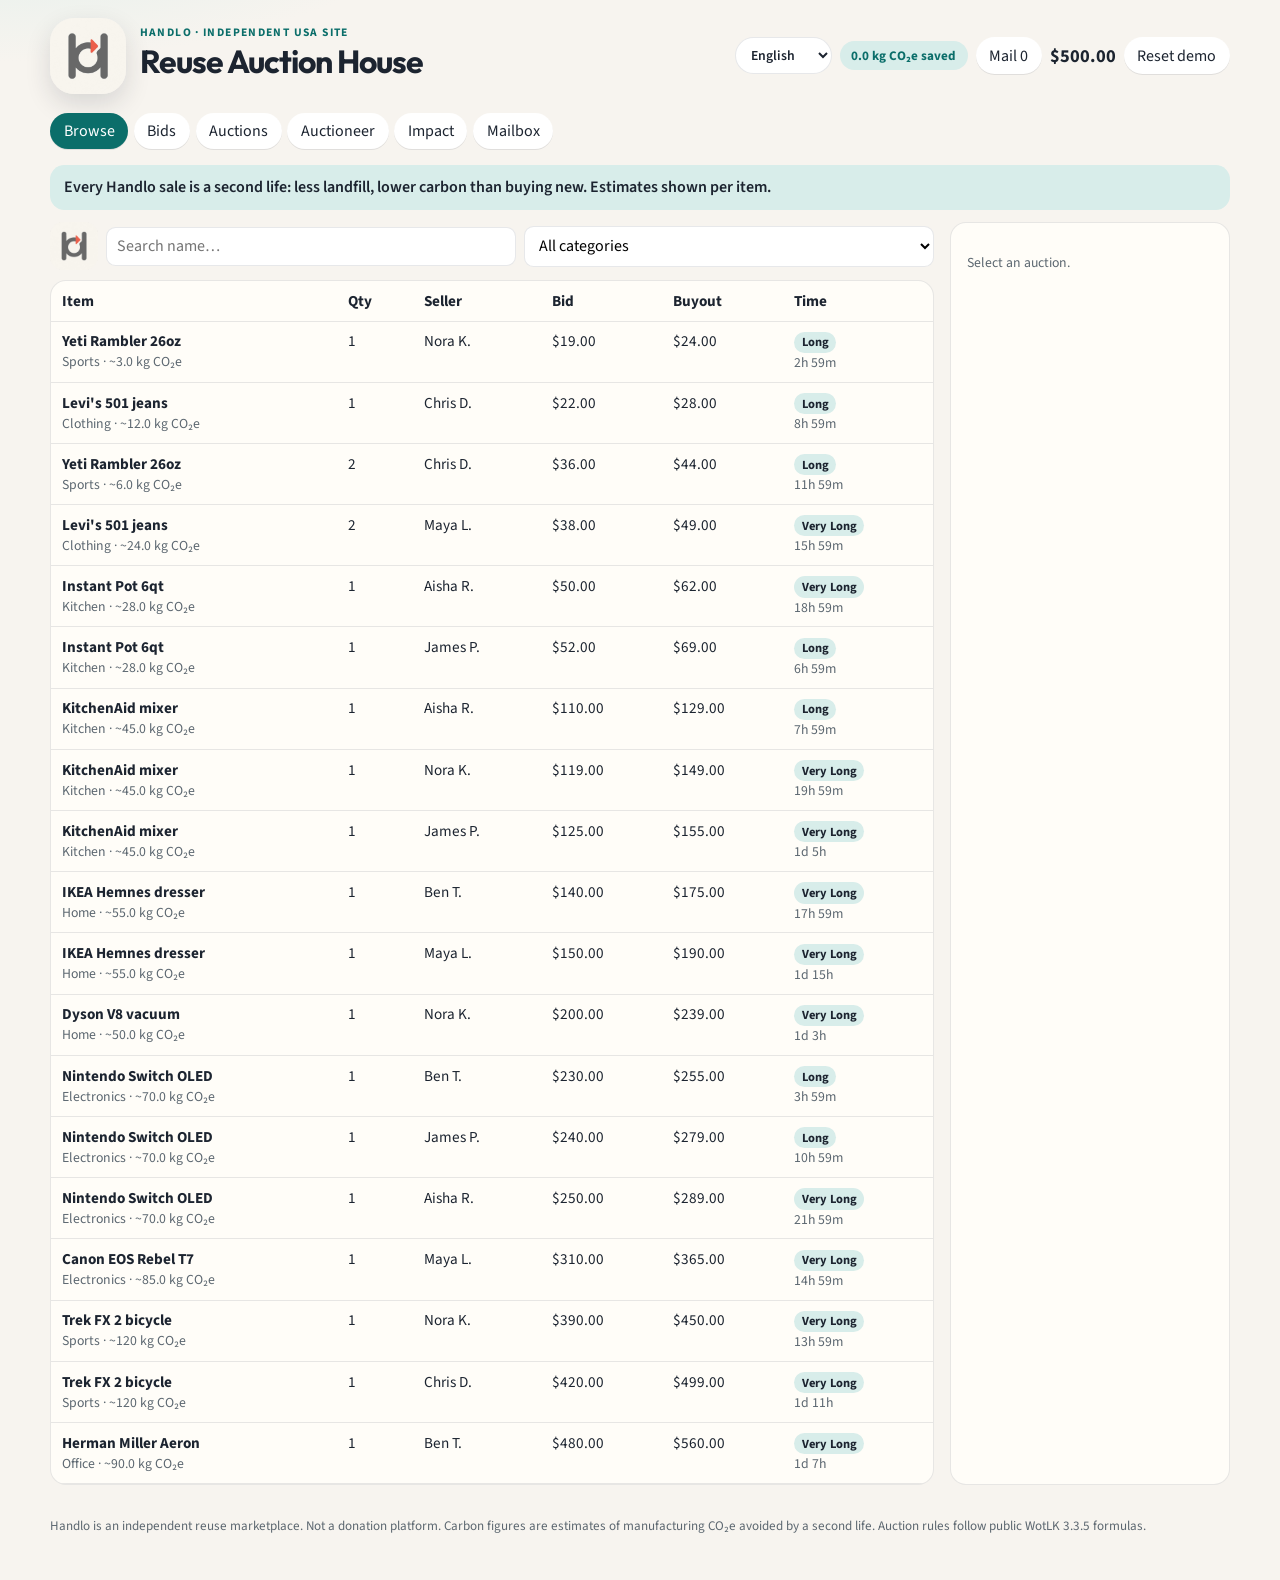
==== commit e4ee79a4: "Add files via upload" ====
--- a/auction.html
+++ b/auction.html
@@ -30,13 +30,7 @@
         <span class="visually-hidden" data-i18n="lang.label">Language</span>
         <select id="langSelect" aria-label="Language"></select>
       </label>
-      <a class="exit-page" href="index.html" data-i18n-title="nav.exit" title="Leave page">
-        <span class="visually-hidden" data-i18n="nav.exit">Leave page</span>
-        <svg viewBox="0 0 24 24" aria-hidden="true"><path d="M15.41 7.41 14 6l-6 6 6 6 1.41-1.41L10.83 12z"/></svg>
-      </a>
-      <a class="member-chip need" id="memberChip" href="join.html" data-i18n="nav.join">Create account</a>
       <p class="eco-chip" id="ecoChip" title="Estimated CO2e avoided on items you reuse">0 kg CO₂e saved</p>
-      <button type="button" data-tab="cart"><span data-i18n="tab.cart">Cart</span> <span id="cartCount">0</span></button>
       <button type="button" data-tab="mail"><span data-i18n="btn.mail">Mail</span> <span id="mailCount">0</span></button>
       <strong id="gold">$0.00</strong>
       <button type="button" class="ghost" id="resetBtn" data-i18n="btn.reset">Reset demo</button>
@@ -49,7 +43,6 @@
     <button type="button" data-tab="auctions" data-i18n="tab.auctions">Auctions</button>
     <button type="button" data-tab="auctioneer" data-i18n="tab.auctioneer">Auctioneer</button>
     <button type="button" data-tab="impact" data-i18n="tab.impact">Impact</button>
-    <button type="button" data-tab="cart" data-i18n="tab.cart">Cart</button>
     <button type="button" data-tab="mail" data-i18n="tab.mail">Mailbox</button>
   </nav>
 
@@ -244,10 +237,6 @@
       </div>
     </section>
 
-    <section class="panel" id="panel-cart" hidden>
-      <div id="cartBody" class="cart-list"></div>
-    </section>
-
     <section class="panel" id="panel-mail" hidden>
       <div id="mailList" class="mail"></div>
     </section>
@@ -257,7 +246,6 @@
   <div id="toast" role="status"></div>
 
   <script src="js/i18n.js"></script>
-  <script src="js/member.js"></script>
   <script src="js/engine.js"></script>
   <script src="js/auctioneer.js"></script>
   <script src="js/data.js"></script>
--- a/styles.css
+++ b/styles.css
@@ -303,6 +303,7 @@
   box-shadow: inset 0 0 0 1.5px var(--teal);
   text-decoration: none;
   flex: 0 0 auto;
+  margin-inline-start: 0.15rem;
 }
 .exit-page svg { width: 1.2rem; height: 1.2rem; fill: currentColor; display: block; }
 html[dir="rtl"] .exit-page svg { transform: scaleX(-1); }
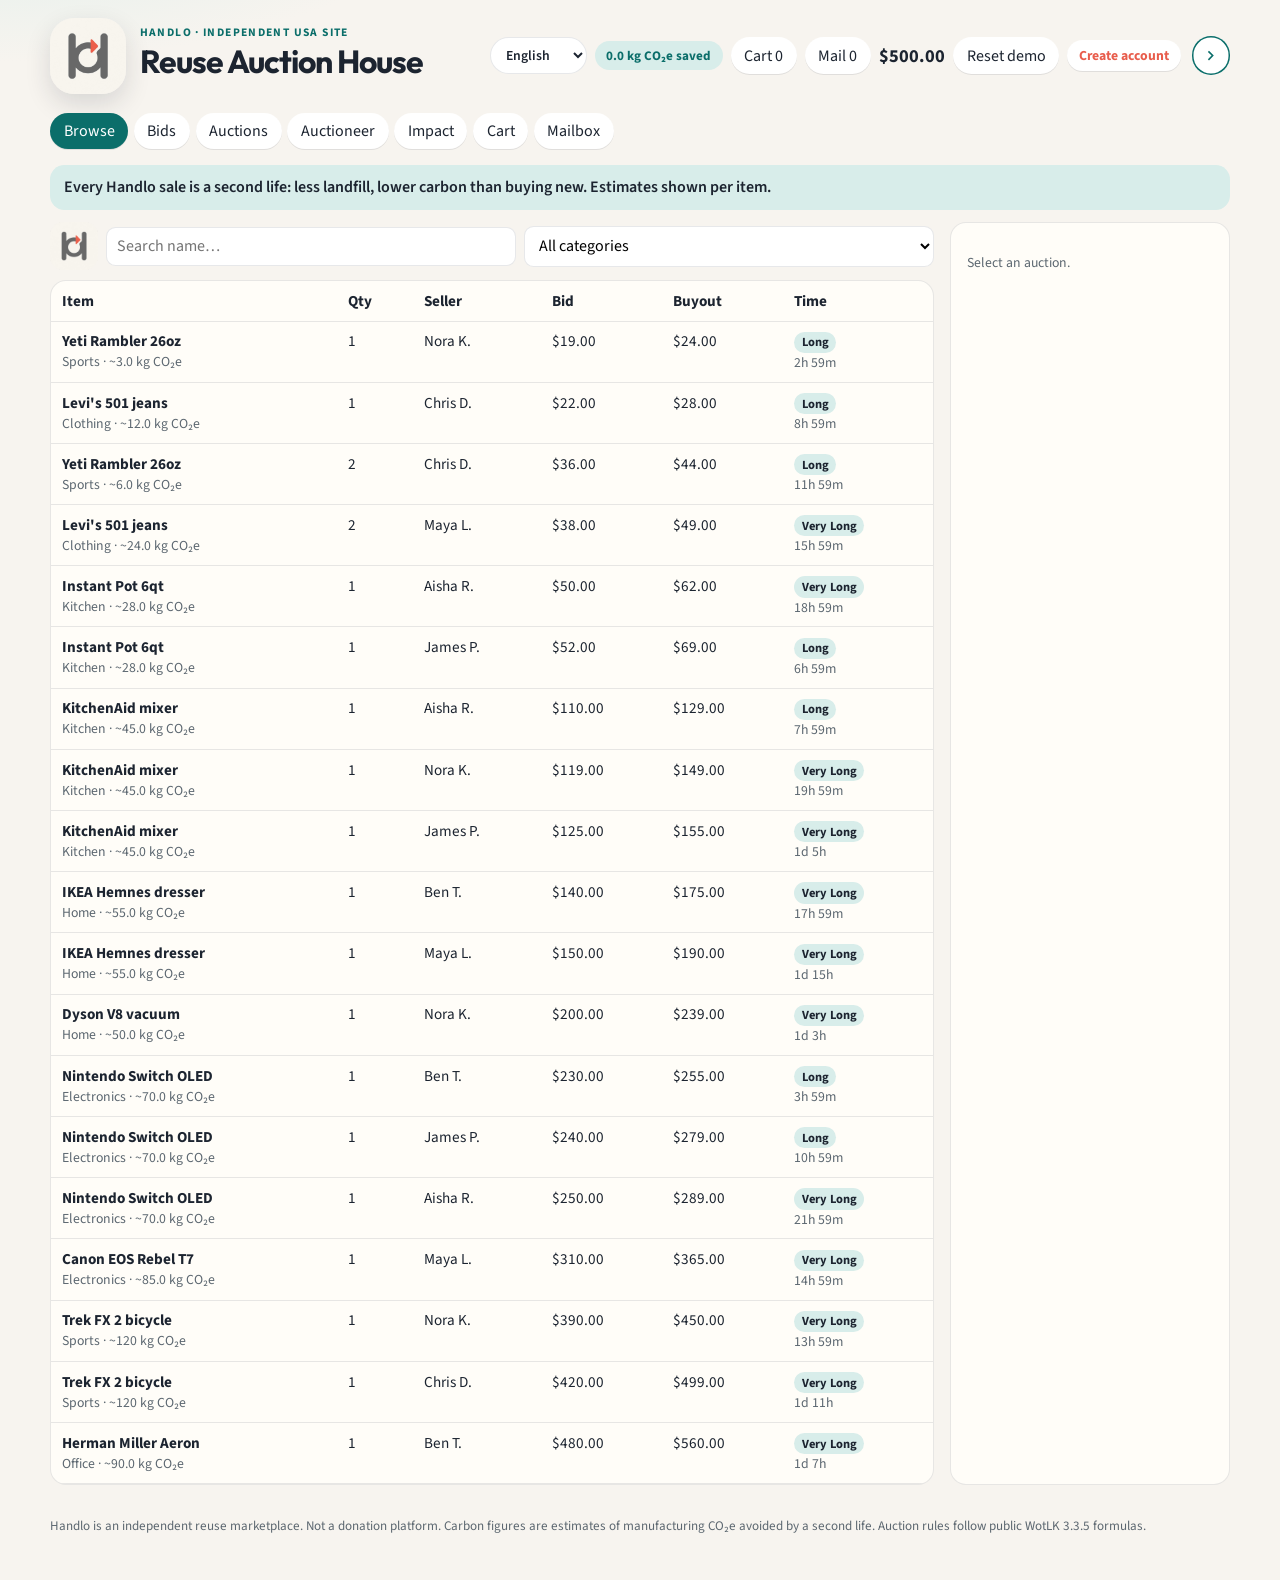
==== commit e22f7c39: "Add files via upload" ====
--- a/auction.html
+++ b/auction.html
@@ -31,9 +31,15 @@
         <select id="langSelect" aria-label="Language"></select>
       </label>
       <p class="eco-chip" id="ecoChip" title="Estimated CO2e avoided on items you reuse">0 kg CO₂e saved</p>
+      <button type="button" data-tab="cart"><span data-i18n="tab.cart">Cart</span> <span id="cartCount">0</span></button>
       <button type="button" data-tab="mail"><span data-i18n="btn.mail">Mail</span> <span id="mailCount">0</span></button>
       <strong id="gold">$0.00</strong>
       <button type="button" class="ghost" id="resetBtn" data-i18n="btn.reset">Reset demo</button>
+      <a class="member-chip need" id="memberChip" href="join.html" data-i18n="nav.join">Create account</a>
+      <a class="exit-page" href="index.html" data-i18n-title="nav.exit" title="Leave page">
+        <span class="visually-hidden" data-i18n="nav.exit">Leave page</span>
+        <svg viewBox="0 0 24 24" aria-hidden="true"><path d="M8.59 16.59 13.17 12 8.59 7.41 10 6l6 6-6 6z"/></svg>
+      </a>
     </div>
   </header>
 
@@ -43,6 +49,7 @@
     <button type="button" data-tab="auctions" data-i18n="tab.auctions">Auctions</button>
     <button type="button" data-tab="auctioneer" data-i18n="tab.auctioneer">Auctioneer</button>
     <button type="button" data-tab="impact" data-i18n="tab.impact">Impact</button>
+    <button type="button" data-tab="cart" data-i18n="tab.cart">Cart</button>
     <button type="button" data-tab="mail" data-i18n="tab.mail">Mailbox</button>
   </nav>
 
@@ -237,6 +244,10 @@
       </div>
     </section>
 
+    <section class="panel" id="panel-cart" hidden>
+      <div id="cartBody" class="cart-list"></div>
+    </section>
+
     <section class="panel" id="panel-mail" hidden>
       <div id="mailList" class="mail"></div>
     </section>
@@ -246,6 +257,7 @@
   <div id="toast" role="status"></div>
 
   <script src="js/i18n.js"></script>
+  <script src="js/member.js"></script>
   <script src="js/engine.js"></script>
   <script src="js/auctioneer.js"></script>
   <script src="js/data.js"></script>
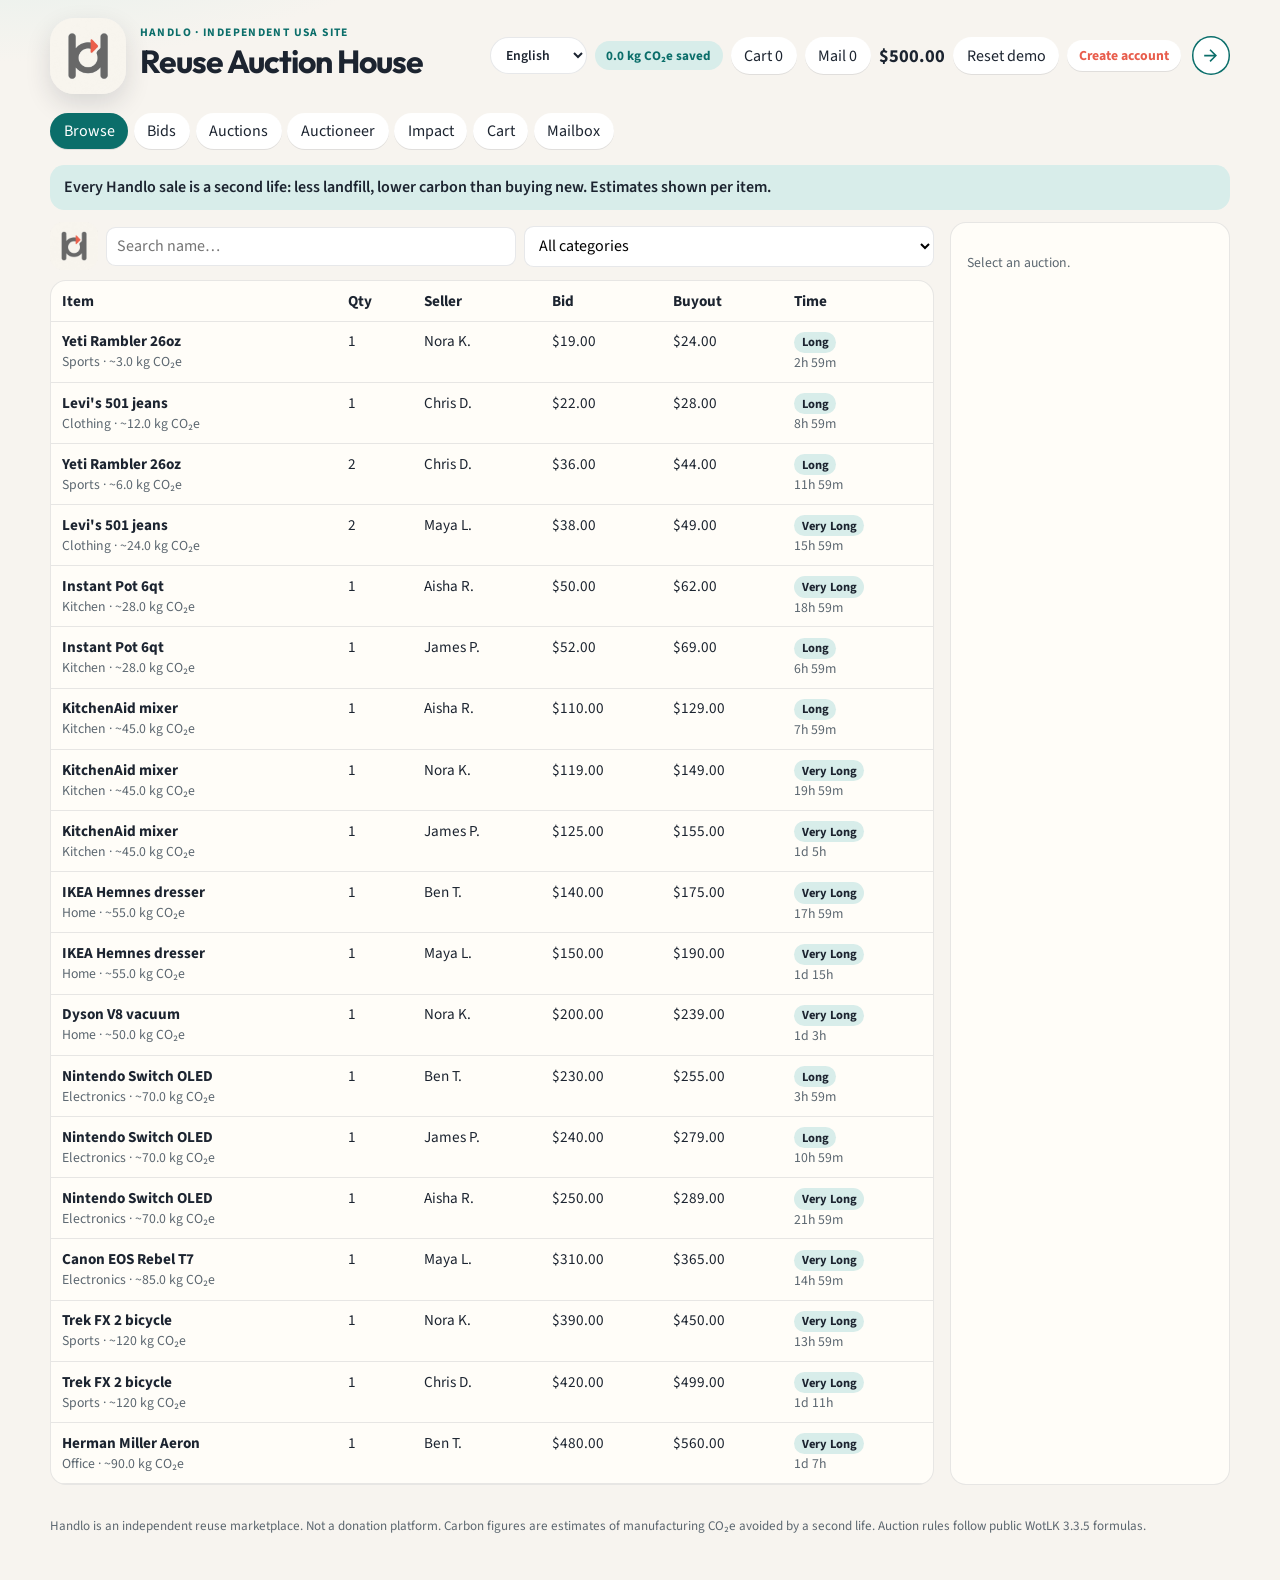
==== commit 24d05700: "Add files via upload" ====
--- a/auction.html
+++ b/auction.html
@@ -38,7 +38,7 @@
       <a class="member-chip need" id="memberChip" href="join.html" data-i18n="nav.join">Create account</a>
       <a class="exit-page" href="index.html" data-i18n-title="nav.exit" title="Leave page">
         <span class="visually-hidden" data-i18n="nav.exit">Leave page</span>
-        <svg viewBox="0 0 24 24" aria-hidden="true"><path d="M8.59 16.59 13.17 12 8.59 7.41 10 6l6 6-6 6z"/></svg>
+        <svg viewBox="0 0 24 24" aria-hidden="true"><path d="M12 4 10.59 5.41 16.17 11H4v2h12.17l-5.58 5.59L12 20l8-8z"/></svg>
       </a>
     </div>
   </header>
